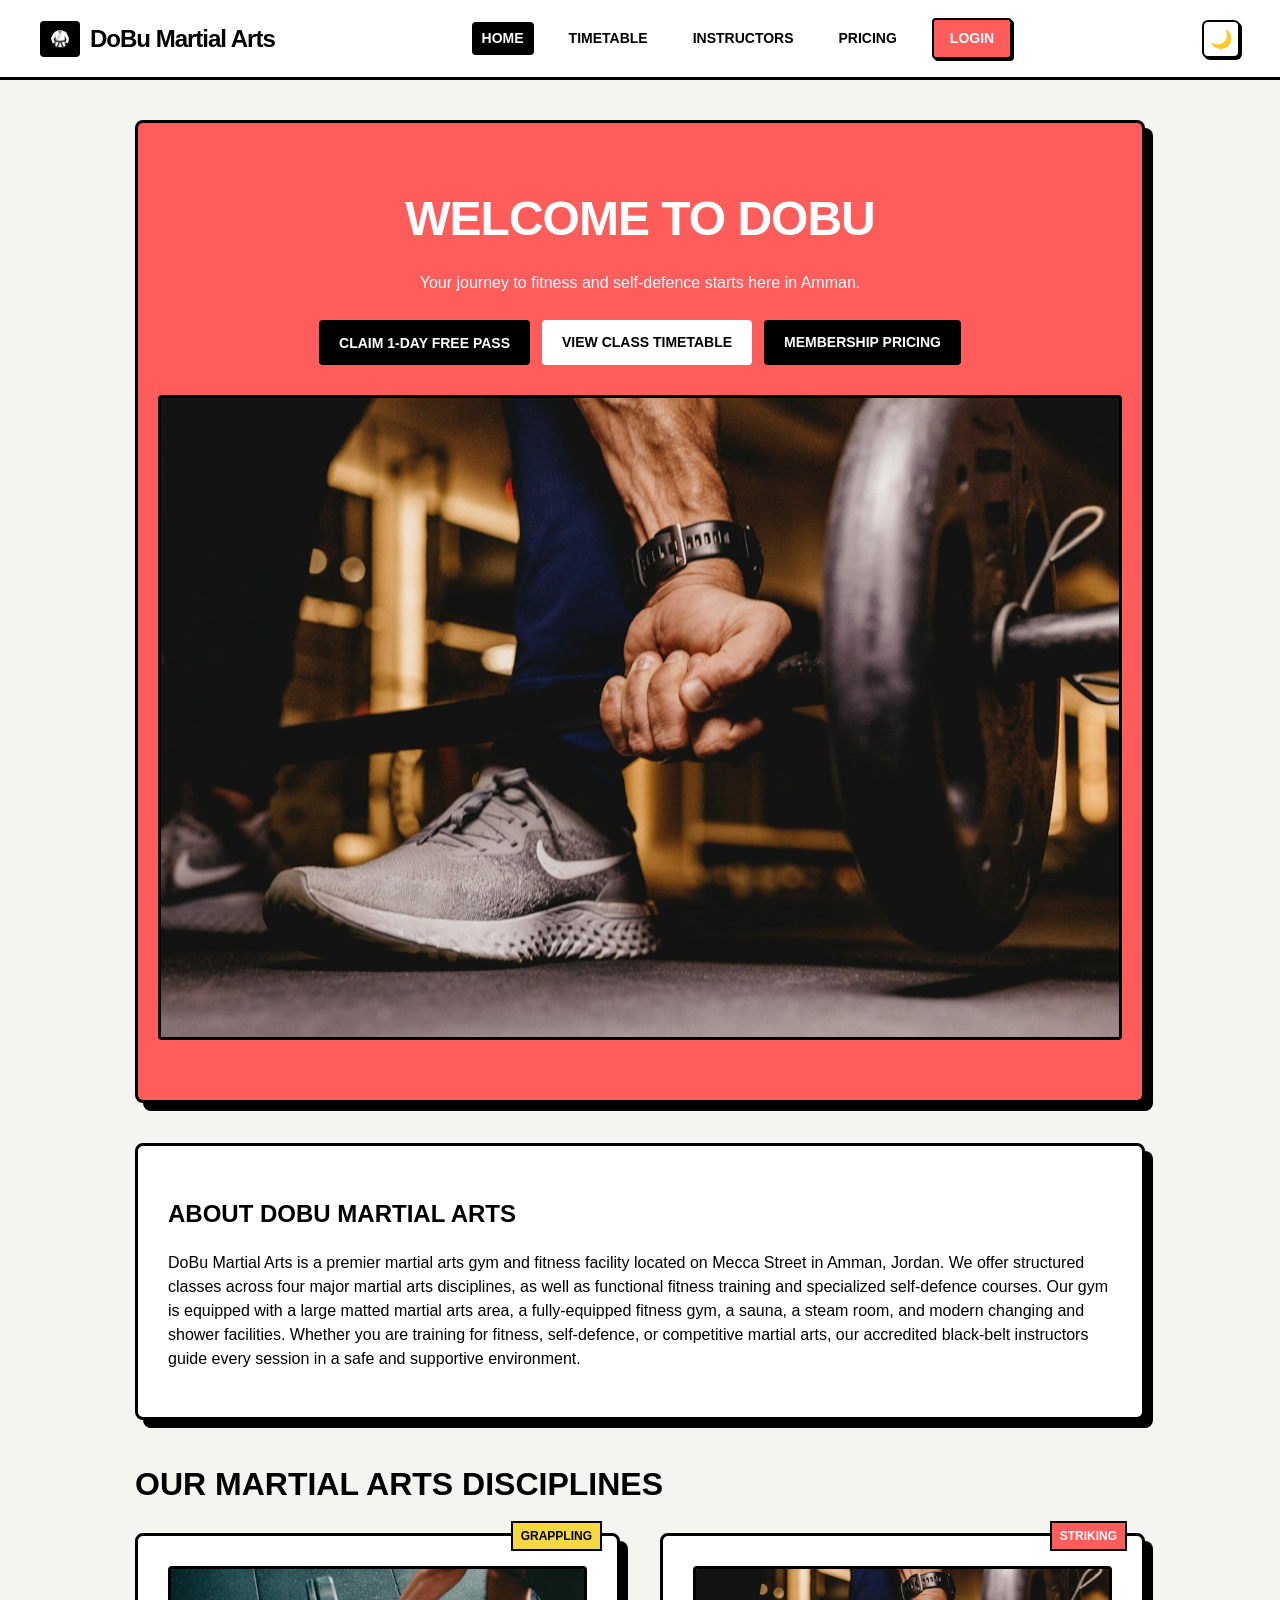
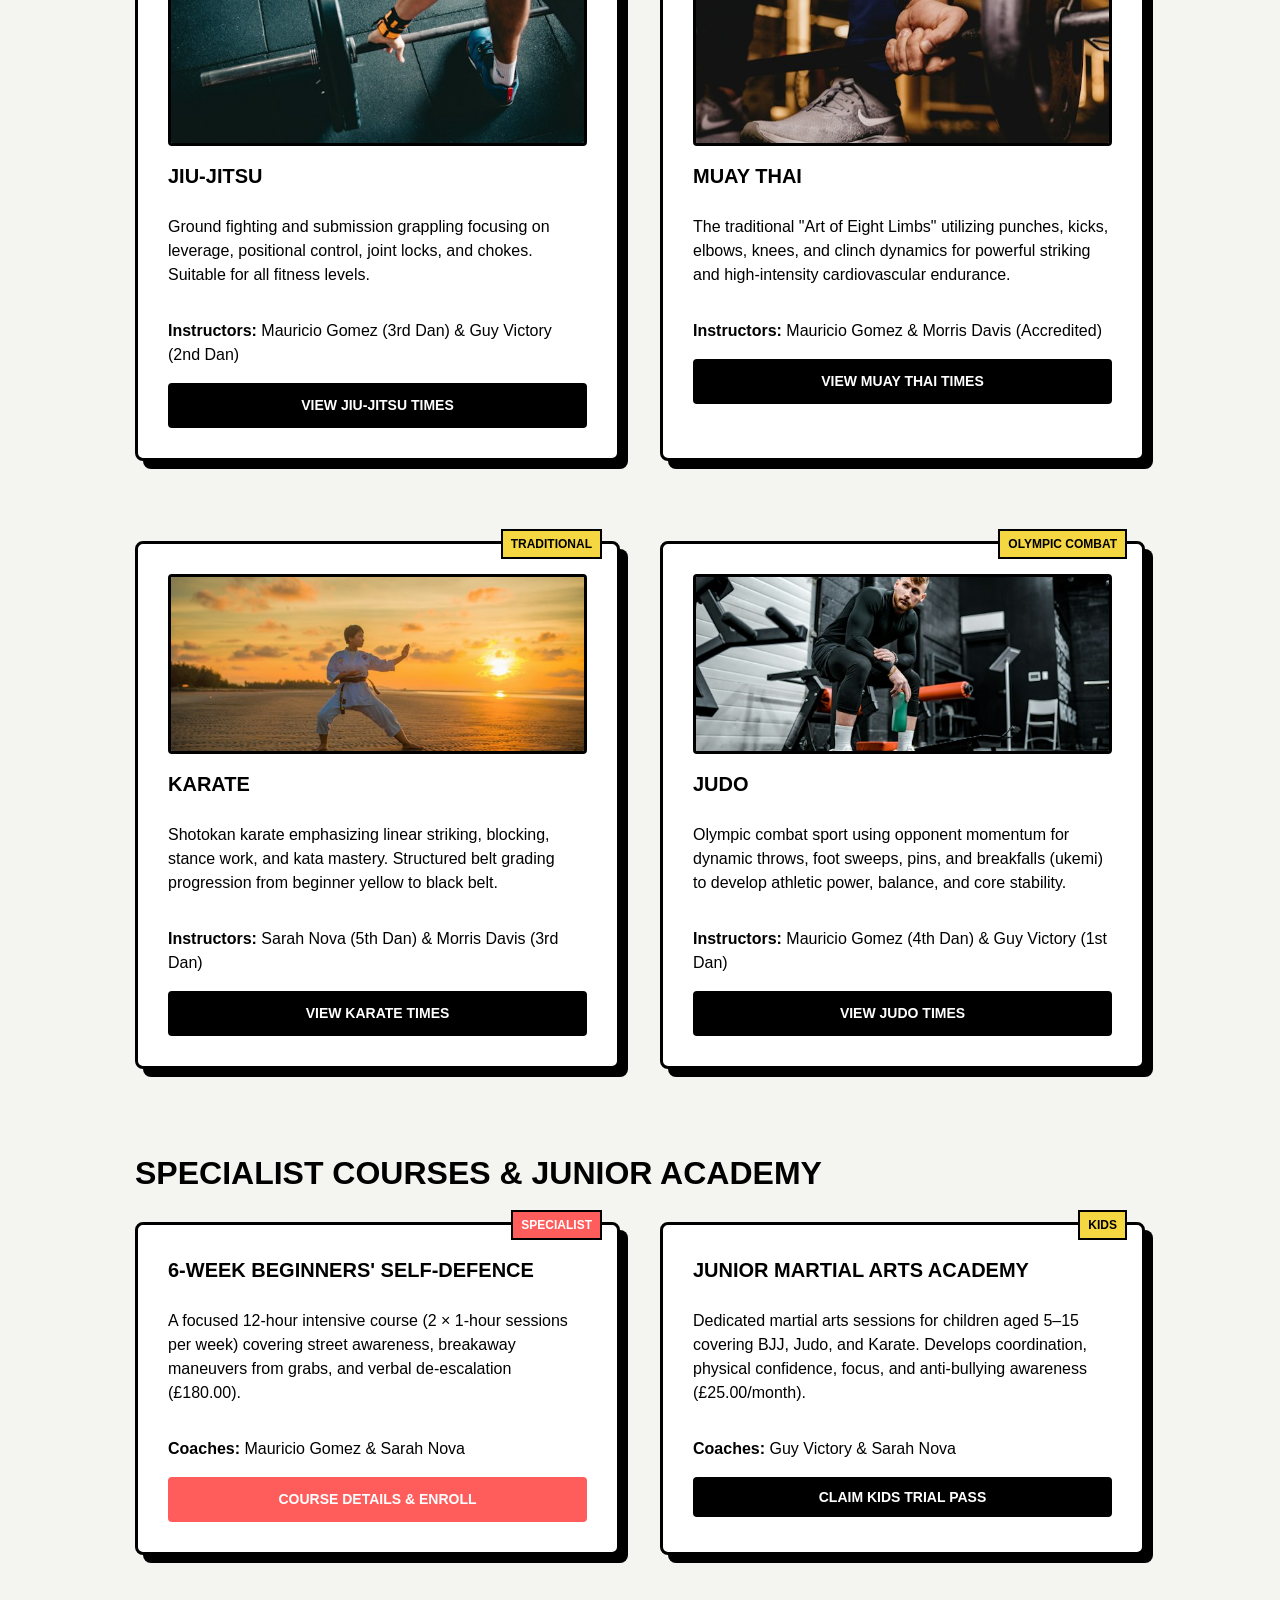
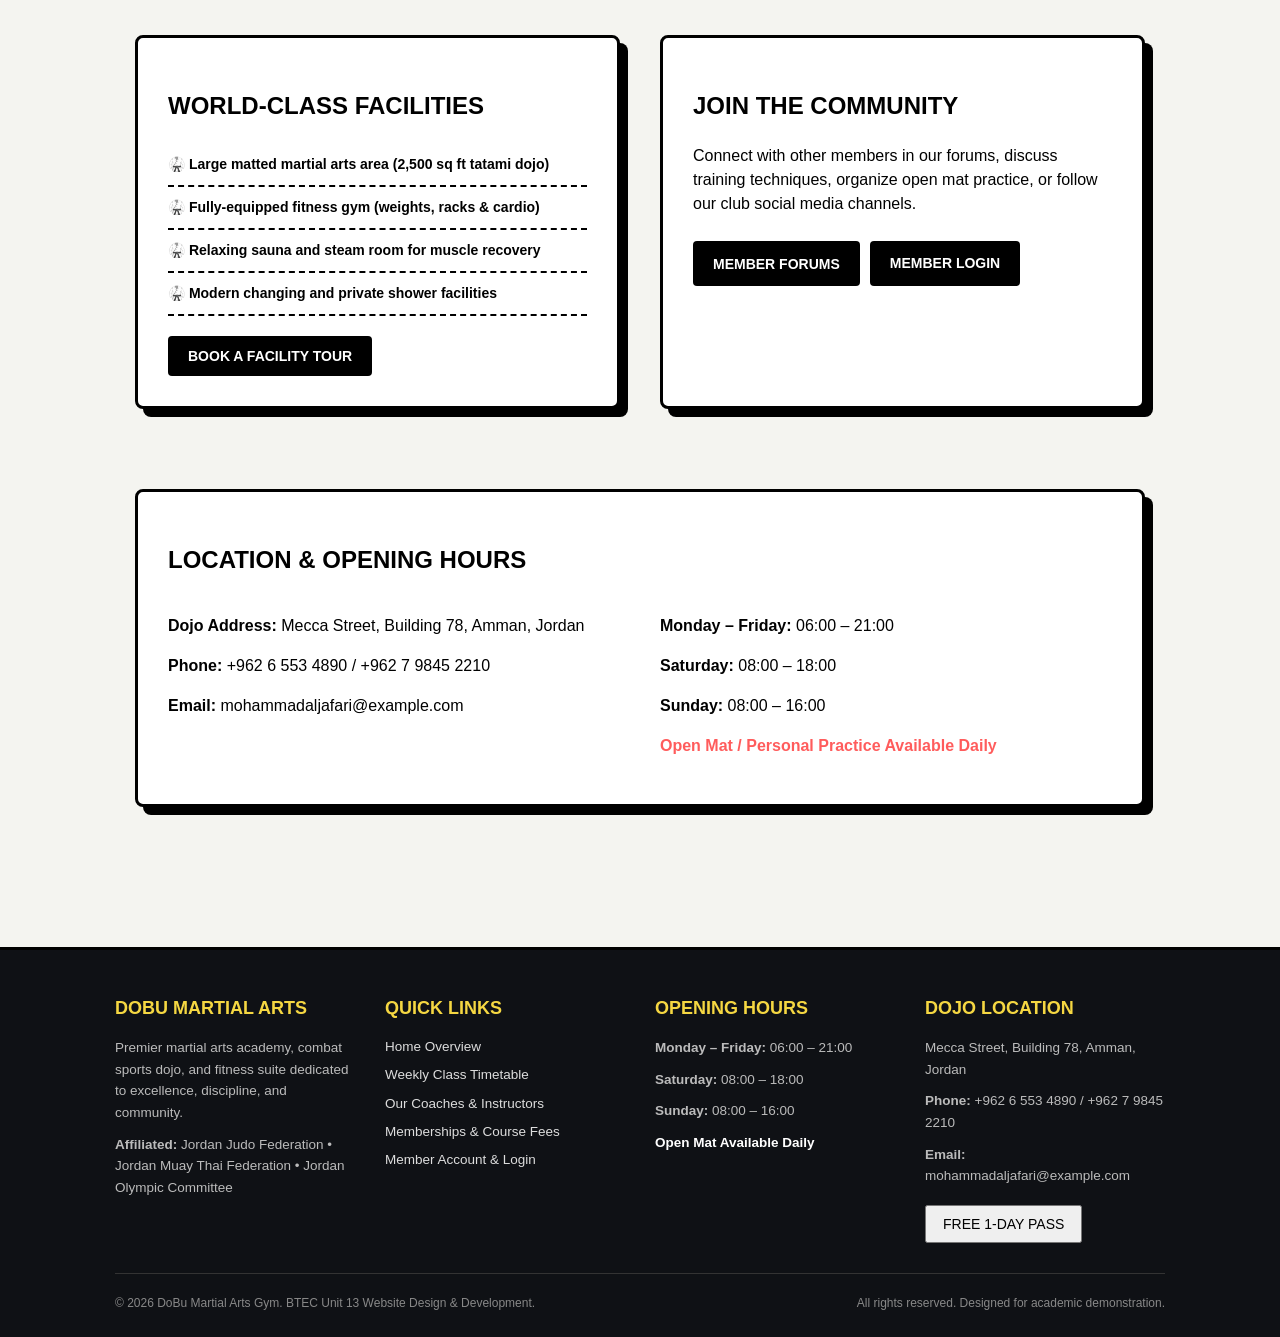
==== index.html @ 41b77fe1 "Initial release: DoBu Martial Arts multi-page website solution for Unit 13" ====
<!DOCTYPE html>
<html lang="en">
<head>
    <meta charset="UTF-8">
    <meta name="viewport" content="width=device-width, initial-scale=1.0">
    <title>DoBu Martial Arts - Martial Arts & Combat Fitness Gym Amman</title>
    <link rel="stylesheet" href="style.css">
</head>
<body class="home-page">
    <!-- HEADER -->
    <header class="main-header">
        <a href="index.html" class="logo-container">
            <span class="logo-icon">🥋</span>
            <h1>DoBu Martial Arts</h1>
        </a>
        <nav>
            <a href="index.html" class="active">Home</a>
            <a href="timetable.html">Timetable</a>
            <a href="instructors.html">Instructors</a>
            <a href="pricing.html">Pricing</a>
            <a href="account.html" class="nav-btn">LOGIN</a>
        </nav>
    </header>

    <main>
        <!-- HERO CARD (Direct from student coursework design) -->
        <section class="hero-card">
            <h2>WELCOME TO DOBU</h2>
            <p>Your journey to fitness and self-defence starts here in Amman.</p>
            <div class="hero-btn-row">
                <button type="button" class="action-btn" style="background:#000; color:#fff;" data-action="trial">CLAIM 1-DAY FREE PASS</button>
                <a href="timetable.html" class="action-btn" style="background:#fff; color:#000;">VIEW CLASS TIMETABLE</a>
                <a href="pricing.html" class="action-btn" style="background:#000; color:#fff;">MEMBERSHIP PRICING</a>
            </div>
            <img src="images/hero.jpg" alt="DoBu Martial Arts Training Dojo" class="hero-img">
        </section>

        <!-- ABOUT DOBU MARTIAL ARTS (Vocational Scenario from BTEC Brief) -->
        <section class="info-card">
            <h2>ABOUT DOBU MARTIAL ARTS</h2>
            <p>
                DoBu Martial Arts is a premier martial arts gym and fitness facility located on Mecca Street in Amman, Jordan. 
                We offer structured classes across four major martial arts disciplines, as well as functional fitness training and specialized self-defence courses. 
                Our gym is equipped with a large matted martial arts area, a fully-equipped fitness gym, a sauna, a steam room, and modern changing and shower facilities. 
                Whether you are training for fitness, self-defence, or competitive martial arts, our accredited black-belt instructors guide every session in a safe and supportive environment.
            </p>
        </section>

        <!-- MARTIAL ARTS DISCIPLINES (Direct from Client Requirements) -->
        <h2 class="page-title">OUR MARTIAL ARTS DISCIPLINES</h2>
        <div class="grid-2">
            <!-- Jiu-Jitsu -->
            <div class="card">
                <img src="images/bjj.jpg" alt="Jiu-Jitsu Training" class="discipline-img">
                <span class="badge">GRAPPLING</span>
                <h3>JIU-JITSU</h3>
                <p>Ground fighting and submission grappling focusing on leverage, positional control, joint locks, and chokes. Suitable for all fitness levels.</p>
                <p><strong>Instructors:</strong> Mauricio Gomez (3rd Dan) & Guy Victory (2nd Dan)</p>
                <a href="timetable.html" class="action-btn" style="text-align:center;">VIEW JIU-JITSU TIMES</a>
            </div>

            <!-- Muay Thai -->
            <div class="card">
                <img src="images/muaythai.jpg" alt="Muay Thai Training" class="discipline-img">
                <span class="badge" style="background:var(--accent-red); color:#fff;">STRIKING</span>
                <h3>MUAY THAI</h3>
                <p>The traditional "Art of Eight Limbs" utilizing punches, kicks, elbows, knees, and clinch dynamics for powerful striking and high-intensity cardiovascular endurance.</p>
                <p><strong>Instructors:</strong> Mauricio Gomez & Morris Davis (Accredited)</p>
                <a href="timetable.html" class="action-btn" style="text-align:center;">VIEW MUAY THAI TIMES</a>
            </div>

            <!-- Karate -->
            <div class="card">
                <img src="images/karate.jpg" alt="Karate Training" class="discipline-img">
                <span class="badge">TRADITIONAL</span>
                <h3>KARATE</h3>
                <p>Shotokan karate emphasizing linear striking, blocking, stance work, and kata mastery. Structured belt grading progression from beginner yellow to black belt.</p>
                <p><strong>Instructors:</strong> Sarah Nova (5th Dan) & Morris Davis (3rd Dan)</p>
                <a href="timetable.html" class="action-btn" style="text-align:center;">VIEW KARATE TIMES</a>
            </div>

            <!-- Judo -->
            <div class="card">
                <img src="images/judo.jpg" alt="Judo Training" class="discipline-img">
                <span class="badge">OLYMPIC COMBAT</span>
                <h3>JUDO</h3>
                <p>Olympic combat sport using opponent momentum for dynamic throws, foot sweeps, pins, and breakfalls (ukemi) to develop athletic power, balance, and core stability.</p>
                <p><strong>Instructors:</strong> Mauricio Gomez (4th Dan) & Guy Victory (1st Dan)</p>
                <a href="timetable.html" class="action-btn" style="text-align:center;">VIEW JUDO TIMES</a>
            </div>
        </div>

        <!-- SPECIALIST COURSES & JUNIORS (From Client Requirements) -->
        <h2 class="page-title" style="margin-top: 40px;">SPECIALIST COURSES & JUNIOR ACADEMY</h2>
        <div class="grid-2">
            <div class="card">
                <span class="badge" style="background:var(--accent-red); color:#fff;">SPECIALIST</span>
                <h3>6-WEEK BEGINNERS' SELF-DEFENCE</h3>
                <p>A focused 12-hour intensive course (2 &times; 1-hour sessions per week) covering street awareness, breakaway maneuvers from grabs, and verbal de-escalation (£180.00).</p>
                <p><strong>Coaches:</strong> Mauricio Gomez & Sarah Nova</p>
                <a href="pricing.html" class="action-btn action-btn-red" style="text-align:center;">COURSE DETAILS & ENROLL</a>
            </div>

            <div class="card">
                <span class="badge" style="background:var(--accent-yellow); color:#000;">KIDS</span>
                <h3>JUNIOR MARTIAL ARTS ACADEMY</h3>
                <p>Dedicated martial arts sessions for children aged 5–15 covering BJJ, Judo, and Karate. Develops coordination, physical confidence, focus, and anti-bullying awareness (£25.00/month).</p>
                <p><strong>Coaches:</strong> Guy Victory & Sarah Nova</p>
                <button type="button" class="action-btn btn-trial" style="text-align:center; background:#000;">CLAIM KIDS TRIAL PASS</button>
            </div>
        </div>

        <!-- WORLD-CLASS FACILITIES & COMMUNITY (From Client Requirements) -->
        <div class="grid-2" style="margin-top: 40px;">
            <section class="info-card">
                <h2>WORLD-CLASS FACILITIES</h2>
                <ul class="facilities-list">
                    <li>Large matted martial arts area (2,500 sq ft tatami dojo)</li>
                    <li>Fully-equipped fitness gym (weights, racks & cardio)</li>
                    <li>Relaxing sauna and steam room for muscle recovery</li>
                    <li>Modern changing and private shower facilities</li>
                </ul>
                <button type="button" class="action-btn btn-trial">BOOK A FACILITY TOUR</button>
            </section>

            <section class="info-card">
                <h2>JOIN THE COMMUNITY</h2>
                <p>Connect with other members in our forums, discuss training techniques, organize open mat practice, or follow our club social media channels.</p>
                <div style="display:flex; gap:10px; flex-wrap:wrap; margin-top:25px;">
                    <button type="button" class="action-btn btn-forums">MEMBER FORUMS</button>
                    <a href="account.html" class="action-btn" style="background:#000;">MEMBER LOGIN</a>
                </div>
            </section>
        </div>

        <!-- LOCATION & OPENING HOURS -->
        <section class="info-card" style="margin-top: 40px;">
            <h2>LOCATION & OPENING HOURS</h2>
            <div class="grid-2">
                <div>
                    <p><strong>Dojo Address:</strong> Mecca Street, Building 78, Amman, Jordan</p>
                    <p><strong>Phone:</strong> +962 6 553 4890 / +962 7 9845 2210</p>
                    <p><strong>Email:</strong> mohammadaljafari@example.com</p>
                </div>
                <div>
                    <p><strong>Monday – Friday:</strong> 06:00 – 21:00</p>
                    <p><strong>Saturday:</strong> 08:00 – 18:00</p>
                    <p><strong>Sunday:</strong> 08:00 – 16:00</p>
                    <p style="color:var(--accent-red); font-weight:bold;">Open Mat / Personal Practice Available Daily</p>
                </div>
            </div>
        </section>
    </main>

    <!-- FOOTER -->
    <footer class="site-footer">
        <div class="footer-container">
            <div class="footer-col">
                <h4>DOBU MARTIAL ARTS</h4>
                <p>Premier martial arts academy, combat sports dojo, and fitness suite dedicated to excellence, discipline, and community.</p>
                <p><strong>Affiliated:</strong> Jordan Judo Federation &bull; Jordan Muay Thai Federation &bull; Jordan Olympic Committee</p>
            </div>
            <div class="footer-col">
                <h4>QUICK LINKS</h4>
                <ul>
                    <li><a href="index.html">Home Overview</a></li>
                    <li><a href="timetable.html">Weekly Class Timetable</a></li>
                    <li><a href="instructors.html">Our Coaches & Instructors</a></li>
                    <li><a href="pricing.html">Memberships & Course Fees</a></li>
                    <li><a href="account.html">Member Account & Login</a></li>
                </ul>
            </div>
            <div class="footer-col">
                <h4>OPENING HOURS</h4>
                <p><strong>Monday – Friday:</strong> 06:00 – 21:00</p>
                <p><strong>Saturday:</strong> 08:00 – 18:00</p>
                <p><strong>Sunday:</strong> 08:00 – 16:00</p>
                <p style="color:var(--accent-gold); font-weight:700;">Open Mat Available Daily</p>
            </div>
            <div class="footer-col">
                <h4>DOJO LOCATION</h4>
                <p>Mecca Street, Building 78, Amman, Jordan</p>
                <p><strong>Phone:</strong> +962 6 553 4890 / +962 7 9845 2210</p>
                <p><strong>Email:</strong> mohammadaljafari@example.com</p>
                <button type="button" class="btn-primary-fitness btn-trial" style="font-size:14px; padding:9px 16px; margin-top:8px;">FREE 1-DAY PASS</button>
            </div>
        </div>
        <div class="footer-bottom">
            <span>&copy; 2026 DoBu Martial Arts Gym. BTEC Unit 13 Website Design & Development.</span>
            <span>All rights reserved. Designed for academic demonstration.</span>
        </div>
    </footer>

    <script src="app.js"></script>
</body>
</html>
---- style.css ----
@import url('https://fonts.googleapis.com/css2?family=Oswald:wght@500;600;700&family=Inter:wght@400;500;600;700;800&display=swap');

/* NEO-BRUTALIST COURSEWORK DESIGN SYSTEM */
:root {
    --bg-color: #f4f4f0;
    --border-color: #000000;
    --accent-red: #ff5c5c;
    --accent-red-hover: #e04a4a;
    --accent-blue: #4a90e2;
    --accent-yellow: #f5d742;
    --border-thick: 3px solid #000000;
    --shadow-hard: 8px 8px 0px #000000;
    --font-heading: 'Arial Black', sans-serif;
    --font-body: 'Arial', sans-serif;
}

* {
    box-sizing: border-box;
}

body {
    font-family: var(--font-body);
    margin: 0;
    padding: 0;
    background-color: var(--bg-color);
    color: #000;
    line-height: 1.5;
}

/* Header */
.main-header {
    background-color: white;
    border-bottom: var(--border-thick);
    padding: 18px 40px;
    display: flex;
    justify-content: space-between;
    align-items: center;
    position: sticky;
    top: 0;
    z-index: 1000;
}

.logo-container {
    display: flex;
    align-items: center;
    gap: 10px;
    text-decoration: none;
    color: #000;
}

.logo-icon {
    background: #000;
    color: #fff;
    padding: 6px 10px;
    border-radius: 4px;
    font-size: 16px;
    font-weight: 900;
}

.main-header h1 { 
    margin: 0; 
    font-family: 'Arial Black', sans-serif;
    font-size: 24px;
    letter-spacing: -1px;
}

nav {
    display: flex;
    align-items: center;
    flex-wrap: wrap;
    gap: 10px;
}

nav a {
    color: #000;
    margin-left: 15px;
    text-decoration: none;
    font-weight: 800;
    font-size: 14px;
    text-transform: uppercase;
    padding: 6px 10px;
    border-radius: 4px;
    transition: all 0.15s ease;
}

nav a:hover { 
    text-decoration: underline; 
}

nav a.active {
    background: #000;
    color: #fff;
    text-decoration: none;
}

.nav-btn {
    background: var(--accent-red);
    color: white !important;
    padding: 8px 16px !important;
    border: 2px solid #000;
    border-radius: 4px;
    box-shadow: 2px 2px 0px #000;
    text-decoration: none !important;
}

.nav-btn:hover { 
    text-decoration: none; 
    transform: translate(2px, 2px); 
    box-shadow: 0px 0px 0px #000; 
}

/* Global Main */
main {
    padding: 40px 20px;
    max-width: 1050px;
    margin: auto;
}

.page-title {
    font-family: 'Arial Black', sans-serif;
    font-size: 32px;
    margin-bottom: 25px;
    text-transform: uppercase;
}

.page-subtitle {
    font-size: 15px;
    color: #333;
    max-width: 700px;
    margin: -15px auto 30px auto;
    font-weight: 600;
}

/* Global Cards */
.hero-card, .info-card, .card, .table-card {
    background: white;
    border: var(--border-thick);
    box-shadow: var(--shadow-hard);
    border-radius: 8px;
    padding: 30px;
    margin-bottom: 40px;
}

.hero-card {
    background-color: var(--accent-red);
    color: white;
    text-align: center;
    padding: 60px 20px;
}

.hero-card h2 { 
    font-family: 'Arial Black', sans-serif; 
    font-size: 48px; 
    margin: 0 0 10px 0; 
    letter-spacing: -1px; 
}

.grid-2 { display: grid; grid-template-columns: 1fr 1fr; gap: 40px; }
.grid-3 { display: grid; grid-template-columns: repeat(auto-fit, minmax(300px, 1fr)); gap: 30px; }
.grid-4 { display: grid; grid-template-columns: repeat(auto-fit, minmax(220px, 1fr)); gap: 20px; }
.grid-container { display: grid; grid-template-columns: repeat(auto-fit, minmax(260px, 1fr)); gap: 30px; }

.card { 
    position: relative; 
    display: flex;
    flex-direction: column;
}

.card h3 { 
    font-family: 'Arial Black', sans-serif; 
    font-size: 20px; 
    margin-top: 0; 
    margin-bottom: 8px;
}

.badge { 
    position: absolute; 
    top: -15px; 
    right: 15px; 
    background: var(--accent-yellow); 
    border: 2px solid #000; 
    padding: 4px 8px; 
    font-weight: 900; 
    font-size: 12px; 
}

.price { 
    font-family: 'Arial Black', sans-serif; 
    font-size: 36px; 
    margin-top: 20px; 
    border-top: 2px dashed #000; 
    padding-top: 15px;
    display: flex;
    align-items: baseline;
    gap: 4px;
}

.price-period {
    font-size: 14px;
    font-weight: 600;
    font-family: 'Arial', sans-serif;
    color: #555;
}

.highlight-card { 
    background: var(--accent-yellow); 
}

.plan-features-list {
    list-style: none;
    padding: 0;
    margin: 15px 0 20px 0;
    font-size: 13.5px;
    flex-grow: 1;
}

.plan-features-list li {
    padding: 5px 0;
    border-bottom: 1px solid rgba(0,0,0,0.1);
}

.plan-features-list li::before {
    content: "✓ ";
    color: #000;
    font-weight: 900;
}

.action-btn {
    background: #000; 
    color: white; 
    padding: 12px 20px; 
    border: none; 
    font-weight: bold; 
    cursor: pointer;
    text-decoration: none;
    display: inline-block;
    border-radius: 4px;
    font-family: 'Arial', sans-serif;
    font-size: 14px;
    text-transform: uppercase;
    transition: transform 0.1s ease;
}

.action-btn:hover {
    transform: translate(2px, 2px);
}

.action-btn-red {
    background: var(--accent-red);
}

/* Tables */
.table-card { 
    padding: 0; 
    overflow-x: auto; 
}

table { 
    width: 100%; 
    border-collapse: collapse; 
}

th, td { 
    border: 2px solid #000; 
    padding: 14px 10px; 
    text-align: center; 
    font-weight: bold; 
}

th { 
    background-color: var(--accent-blue); 
    color: white; 
    font-family: 'Arial Black', sans-serif; 
    font-size: 14px;
}

tr:nth-child(even) { 
    background-color: #f9f9f9; 
}

/* Timetable controls & buttons */
.timetable-controls {
    display: flex;
    flex-wrap: wrap;
    justify-content: space-between;
    align-items: center;
    gap: 12px;
    margin-bottom: 20px;
}

.filter-group {
    display: flex;
    flex-wrap: wrap;
    gap: 6px;
}

.filter-btn {
    background: #ffffff;
    border: 2px solid #000;
    border-radius: 4px;
    padding: 6px 12px;
    font-weight: 800;
    font-size: 13px;
    cursor: pointer;
    box-shadow: 2px 2px 0px #000;
    transition: all 0.1s ease;
}

.filter-btn:hover {
    background: #eaeaea;
}

.filter-btn.active {
    background: #000000;
    color: #ffffff;
    transform: translate(1px, 1px);
    box-shadow: 0px 0px 0px #000;
}

.cell-slot {
    padding: 4px;
    border-radius: 4px;
    transition: background 0.15s ease;
}

.cell-slot:hover {
    background: #fff176;
}

.cell-title {
    display: block;
    font-weight: 800;
    font-size: 13px;
}

.cell-book-btn {
    display: inline-block;
    background: #000;
    color: #fff;
    font-size: 10px;
    font-weight: 800;
    padding: 2px 6px;
    border-radius: 3px;
    margin-top: 4px;
    text-decoration: none;
    border: none;
    cursor: pointer;
}

.cell-book-btn:hover {
    background: var(--accent-red);
}

.table-legend {
    display: flex;
    flex-wrap: wrap;
    gap: 15px;
    margin-top: 15px;
    font-size: 12px;
    font-weight: 700;
}

.legend-item {
    display: flex;
    align-items: center;
    gap: 6px;
}

.legend-dot {
    width: 12px;
    height: 12px;
    border: 1px solid #000;
    border-radius: 2px;
}

/* Coaches Specific */
.coach-specialty {
    font-size: 13px;
    color: var(--accent-red);
    font-weight: 900;
    margin-bottom: 10px;
    text-transform: uppercase;
}

.coach-qualifications {
    list-style: none;
    padding: 0;
    margin: 0 0 18px 0;
    font-size: 13px;
    line-height: 1.6;
    flex-grow: 1;
}

.coach-qualifications li {
    padding: 2px 0;
}

.coach-qualifications li::before {
    content: "🥋 ";
    font-size: 11px;
}

.coach-btn-group {
    display: flex;
    flex-direction: column;
    gap: 8px;
}

.profile-img {
    width: 120px;
    height: 120px;
    border-radius: 50%;
    border: var(--border-thick);
    margin: 0 auto 20px auto;
    display: block;
    object-fit: cover;
    box-shadow: 4px 4px 0px #000000;
    background-color: white;
}

/* Pricing FAQ */
.specialist-table-wrap {
    margin-top: 40px;
}

.faq-section {
    margin-top: 50px;
}

.faq-item {
    background: white;
    border: 2px solid #000;
    border-radius: 6px;
    margin-bottom: 12px;
    box-shadow: 3px 3px 0px #000;
    overflow: hidden;
}

.faq-question {
    padding: 16px 20px;
    font-family: 'Arial Black', sans-serif;
    font-size: 16px;
    cursor: pointer;
    display: flex;
    justify-content: space-between;
    align-items: center;
    background: #fdfdfc;
}

.faq-question:hover {
    background: #f5f5f0;
}

.faq-answer {
    padding: 0 20px 16px 20px;
    font-size: 14px;
    color: #444;
    display: none;
    line-height: 1.6;
}

.faq-item.active .faq-answer {
    display: block;
}

/* Community Banner */
.community-banner {
    background: var(--accent-blue);
    color: #ffffff;
    border: var(--border-thick);
    box-shadow: var(--shadow-hard);
    border-radius: 8px;
    padding: 30px;
    display: flex;
    justify-content: space-between;
    align-items: center;
    flex-wrap: wrap;
    gap: 20px;
    margin-bottom: 40px;
}

.community-banner h3 {
    font-family: 'Arial Black', sans-serif;
    font-size: 24px;
    margin: 0 0 8px 0;
}

.community-banner p {
    margin: 0;
    font-size: 14px;
    max-width: 600px;
}

/* Site Footer */
.site-footer {
    background: #0f1115;
    color: #ffffff;
    border-top: var(--border-thick);
    padding: 45px 20px 25px 20px;
    margin-top: 60px;
}

.footer-container {
    max-width: 1050px;
    margin: auto;
    display: grid;
    grid-template-columns: repeat(auto-fit, minmax(220px, 1fr));
    gap: 30px;
}

.footer-col h4 {
    font-family: 'Arial Black', sans-serif;
    font-size: 18px;
    color: var(--accent-yellow);
    margin: 0 0 15px 0;
    text-transform: uppercase;
}

.footer-col p {
    font-size: 13.5px;
    color: #bbb;
    margin: 0 0 10px 0;
    line-height: 1.6;
}

.footer-col ul {
    list-style: none;
    padding: 0;
    margin: 0;
    font-size: 13.5px;
}

.footer-col ul li {
    margin-bottom: 8px;
}

.footer-col ul a {
    color: #ddd;
    text-decoration: none;
}

.footer-col ul a:hover {
    color: var(--accent-red);
    text-decoration: underline;
}

.footer-bottom {
    max-width: 1050px;
    margin: 30px auto 0 auto;
    padding-top: 20px;
    border-top: 1px solid #333;
    display: flex;
    justify-content: space-between;
    flex-wrap: wrap;
    gap: 10px;
    font-size: 12px;
    color: #888;
}

/* Home Page Hero & Content Styling */
.hero-btn-row {
    display: flex;
    justify-content: center;
    gap: 12px;
    flex-wrap: wrap;
    margin-top: 25px;
    margin-bottom: 25px;
}

.discipline-img {
    width: 100%;
    height: 180px;
    object-fit: cover;
    border: var(--border-thick);
    border-radius: 4px;
    margin-bottom: 15px;
    display: block;
}

.facilities-list {
    list-style: none;
    padding: 0;
    margin: 20px 0;
}

.facilities-list li {
    padding: 10px 0;
    border-bottom: 2px dashed #000;
    font-weight: 800;
    font-size: 14px;
}

.facilities-list li::before {
    content: "🥋 ";
    font-size: 14px;
}

/* Theme Toggle Button (Light / Dark) */
.theme-toggle-btn {
    background: #ffffff;
    border: 2px solid #000000;
    border-radius: 6px;
    width: 38px;
    height: 38px;
    display: flex;
    align-items: center;
    justify-content: center;
    cursor: pointer;
    font-size: 18px;
    box-shadow: 2px 2px 0px #000;
    transition: all 0.15s ease;
    margin-left: 8px;
}

.theme-toggle-btn:hover {
    transform: translate(1px, 1px);
    box-shadow: 1px 1px 0px #000;
    background: #f4f4f0;
}

/* Mobile Navigation Toggle (Hidden on Desktop) */
.mobile-menu-toggle {
    display: none;
    flex-direction: column;
    justify-content: space-around;
    width: 40px;
    height: 40px;
    background: #000000;
    border: 2px solid #000000;
    border-radius: 6px;
    padding: 8px 7px;
    cursor: pointer;
    box-shadow: 2px 2px 0px #000;
}

.mobile-menu-toggle span {
    width: 100%;
    height: 3px;
    background: #ffffff;
    border-radius: 2px;
    transition: all 0.25s ease;
}

.mobile-menu-toggle.active span:nth-child(1) {
    transform: rotate(45deg) translate(5px, 6px);
}
.mobile-menu-toggle.active span:nth-child(2) {
    opacity: 0;
}
.mobile-menu-toggle.active span:nth-child(3) {
    transform: rotate(-45deg) translate(5px, -6px);
}

/* Responsive Styles for Mobile and Tablet Devices */
@media (max-width: 850px) {
    .main-header {
        padding: 14px 20px;
        position: sticky;
        top: 0;
        z-index: 1000;
        display: flex;
        justify-content: space-between;
        align-items: center;
    }
    .mobile-menu-toggle {
        display: flex;
    }
    .main-header nav {
        display: none;
        position: absolute;
        top: 100%;
        left: 0;
        right: 0;
        width: 100%;
        background: #ffffff;
        border-bottom: 3px solid #000;
        box-shadow: 0 12px 30px rgba(0, 0, 0, 0.25);
        flex-direction: column;
        align-items: stretch;
        padding: 16px 20px 24px 20px;
        gap: 8px;
        z-index: 999;
    }
    .main-header nav.mobile-open {
        display: flex;
    }
    .main-header nav a {
        margin: 0;
        padding: 12px 16px;
        font-size: 15px;
        text-align: center;
        border: 2px solid #000;
        box-shadow: 3px 3px 0px #000;
        background: #ffffff;
    }
    .main-header nav a.active {
        background: #000000;
        color: #ffffff;
    }
    .main-header nav a.nav-btn {
        background: var(--accent-red) !important;
        color: #ffffff !important;
        margin-top: 6px;
    }

    .home-hero-split {
        grid-template-columns: 1fr;
        padding: 30px 20px;
    }
    .hero-main-title {
        font-size: 32px;
    }
    .hero-right-visual img {
        height: 250px;
    }
    .grid-2 {
        grid-template-columns: 1fr;
    }
}

@media (max-width: 600px) {
    main {
        padding: 20px 14px 45px 14px;
    }
    .page-title {
        font-size: 26px;
    }
    .hero-main-title {
        font-size: 28px;
    }
    .home-hero-split {
        padding: 24px 16px;
    }
    .hero-actions-row {
        flex-direction: column;
        align-items: stretch;
    }
    .btn-hero-red, .btn-hero-dark {
        text-align: center;
        justify-content: center;
    }
    .grid-3, .grid-container {
        grid-template-columns: 1fr;
    }
    .grid-4 {
        grid-template-columns: 1fr 1fr;
    }
    .table-card {
        margin-left: -14px;
        margin-right: -14px;
        border-radius: 0;
        border-left: none;
        border-right: none;
    }
}

@media (max-width: 420px) {
    .grid-4 {
        grid-template-columns: 1fr;
    }
}

/* ==========================================================================
   DARK MODE STYLES (SYSTEM AUTO-DETECT + MANUAL TOGGLE)
   ========================================================================== */

/* Dark Mode Variables & Rules for :root[data-theme="dark"] and system auto prefers-color-scheme */
@media (prefers-color-scheme: dark) {
    :root:not([data-theme="light"]) {
        --bg-color: #0d0f14;
        --border-color: #3b4252;
        --card-bg: #161a23;
        --text-color: #f3f4f6;
        --text-muted: #9ca3af;
        --shadow-hard: 8px 8px 0px #000000;
    }

    :root:not([data-theme="light"]) body {
        background-color: #0d0f14;
        color: #f3f4f6;
    }

    :root:not([data-theme="light"]) .main-header {
        background-color: #161a23;
        border-bottom-color: #3b4252;
    }

    :root:not([data-theme="light"]) .main-header h1,
    :root:not([data-theme="light"]) .logo-container {
        color: #ffffff;
    }

    :root:not([data-theme="light"]) nav a {
        color: #e5e7eb;
    }

    :root:not([data-theme="light"]) nav a:hover {
        background-color: #242b38;
    }

    :root:not([data-theme="light"]) nav a.active {
        background: #2b3342;
        color: #ffffff;
    }

    :root:not([data-theme="light"]) .theme-toggle-btn {
        border-color: #4c566a;
        background: #242b38;
        color: #ffffff;
        box-shadow: 2px 2px 0px #000;
    }

    :root:not([data-theme="light"]) .mobile-menu-toggle {
        border-color: #4c566a;
        background: #242b38;
    }

    :root:not([data-theme="light"]) .main-header nav {
        background-color: #161a23;
        border-bottom-color: #3b4252;
    }

    :root:not([data-theme="light"]) .main-header nav a {
        background-color: #1c212c;
        color: #ffffff;
        border-color: #3b4252;
    }

    :root:not([data-theme="light"]) .page-title,
    :root:not([data-theme="light"]) h2,
    :root:not([data-theme="light"]) h3,
    :root:not([data-theme="light"]) h4 {
        color: #ffffff;
    }

    :root:not([data-theme="light"]) .page-subtitle,
    :root:not([data-theme="light"]) p,
    :root:not([data-theme="light"]) li {
        color: #cbd5e1;
    }

    :root:not([data-theme="light"]) .card,
    :root:not([data-theme="light"]) .info-card,
    :root:not([data-theme="light"]) .table-card,
    :root:not([data-theme="light"]) .faq-item,
    :root:not([data-theme="light"]) .home-feature-box,
    :root:not([data-theme="light"]) .home-discipline-card,
    :root:not([data-theme="light"]) .home-facility-visual,
    :root:not([data-theme="light"]) .home-step-card,
    :root:not([data-theme="light"]) .home-review-card {
        background-color: #161a23;
        border-color: #3b4252;
        color: #f3f4f6;
    }

    :root:not([data-theme="light"]) .home-page {
        background-color: #0d0f14;
    }

    :root:not([data-theme="light"]) .home-about-split {
        background-color: #161a23;
        border-color: #3b4252;
    }

    :root:not([data-theme="light"]) .about-heading {
        color: #ffffff;
    }

    :root:not([data-theme="light"]) .about-body-text {
        color: #cbd5e1;
    }

    :root:not([data-theme="light"]) .about-check-item {
        color: #e2e8f0;
    }

    :root:not([data-theme="light"]) .home-section-head {
        border-bottom-color: #3b4252;
    }

    :root:not([data-theme="light"]) .home-section-head h2 {
        color: #ffffff;
    }

    :root:not([data-theme="light"]) .home-section-head p {
        color: #94a3b8;
    }

    :root:not([data-theme="light"]) .home-coach-line {
        background: #222836;
        border-color: #3b4252;
        color: #e2e8f0;
    }

    :root:not([data-theme="light"]) .home-facility-visual img {
        border-bottom-color: #3b4252;
    }

    :root:not([data-theme="light"]) .home-facility-tags span {
        background: #222836;
        border-color: #3b4252;
        color: #cbd5e1;
    }

    :root:not([data-theme="light"]) .home-facility-details h3,
    :root:not([data-theme="light"]) .home-discipline-info h3,
    :root:not([data-theme="light"]) .home-step-card h4,
    :root:not([data-theme="light"]) .review-author-name {
        color: #ffffff;
    }

    :root:not([data-theme="light"]) .home-review-card .review-body {
        color: #cbd5e1;
    }

    :root:not([data-theme="light"]) .table-card table {
        background: #161a23;
        color: #f3f4f6;
    }

    :root:not([data-theme="light"]) th,
    :root:not([data-theme="light"]) td {
        border-color: #3b4252;
    }

    :root:not([data-theme="light"]) tr:nth-child(even) {
        background-color: #12151c;
    }

    :root:not([data-theme="light"]) .cell-slot:hover {
        background-color: #283244;
    }

    :root:not([data-theme="light"]) .cell-title {
        color: #f3f4f6;
    }

    :root:not([data-theme="light"]) .filter-btn {
        background: #222836;
        color: #e5e7eb;
        border-color: #3b4252;
    }

    :root:not([data-theme="light"]) .filter-btn:hover {
        background: #2d3548;
    }

    :root:not([data-theme="light"]) .filter-btn.active {
        background: #ffffff;
        color: #000000;
        border-color: #ffffff;
    }

    :root:not([data-theme="light"]) .faq-question {
        background: #161a23;
        color: #ffffff;
    }

    :root:not([data-theme="light"]) .faq-question:hover {
        background: #222836;
    }

    :root:not([data-theme="light"]) .faq-answer {
        color: #cbd5e1;
    }

    :root:not([data-theme="light"]) .highlight-card {
        background: #2c2512;
        color: #fef08a;
        border-color: var(--accent-yellow);
    }

    :root:not([data-theme="light"]) .price {
        color: #ffffff;
        border-top-color: #3b4252;
    }

    :root:not([data-theme="light"]) .dobu-modal-window {
        background: #161a23;
        color: #f3f4f6;
        border-color: #3b4252;
    }

    :root:not([data-theme="light"]) .dobu-modal-header {
        border-bottom-color: #3b4252;
    }

    :root:not([data-theme="light"]) .dobu-modal-header h3,
    :root:not([data-theme="light"]) .dobu-modal-close {
        color: #ffffff;
    }

    :root:not([data-theme="light"]) .forum-card {
        background: #222836;
        border-color: #3b4252;
    }

    :root:not([data-theme="light"]) .forum-body {
        color: #e2e8f0;
    }

    :root:not([data-theme="light"]) .forum-intro {
        color: #cbd5e1;
    }

    :root:not([data-theme="light"]) .modal-hr {
        border-top-color: #3b4252;
    }

    :root:not([data-theme="light"]) input,
    :root:not([data-theme="light"]) select,
    :root:not([data-theme="light"]) textarea {
        background: #0f1217;
        color: #ffffff;
        border-color: #3b4252;
    }

    :root:not([data-theme="light"]) #calc-extra-options {
        background: #1c212c;
        border-color: #3b4252;
        color: #f3f4f6;
    }

    :root:not([data-theme="light"]) #calc-membership {
        background: #1c212c !important;
        border-color: #3b4252 !important;
        color: #f3f4f6 !important;
    }

    :root:not([data-theme="light"]) #calc-total-display,
    :root:not([data-theme="light"]) #calc-breakdown-text {
        color: #000000 !important;
    }
}

/* Explicit data-theme="dark" override */
:root[data-theme="dark"] {
    --bg-color: #0d0f14;
    --border-color: #3b4252;
    --card-bg: #161a23;
    --text-color: #f3f4f6;
    --text-muted: #9ca3af;
    --shadow-hard: 8px 8px 0px #000000;
}

:root[data-theme="dark"] body {
    background-color: #0d0f14;
    color: #f3f4f6;
}

:root[data-theme="dark"] .main-header {
    background-color: #161a23;
    border-bottom-color: #3b4252;
}

:root[data-theme="dark"] .main-header h1,
:root[data-theme="dark"] .logo-container {
    color: #ffffff;
}

:root[data-theme="dark"] nav a {
    color: #e5e7eb;
}

:root[data-theme="dark"] nav a:hover {
    background-color: #242b38;
}

:root[data-theme="dark"] nav a.active {
    background: #2b3342;
    color: #ffffff;
}

:root[data-theme="dark"] .theme-toggle-btn {
    border-color: #4c566a;
    background: #242b38;
    color: #ffffff;
    box-shadow: 2px 2px 0px #000;
}

:root[data-theme="dark"] .mobile-menu-toggle {
    border-color: #4c566a;
    background: #242b38;
}

:root[data-theme="dark"] .main-header nav {
    background-color: #161a23;
    border-bottom-color: #3b4252;
}

:root[data-theme="dark"] .main-header nav a {
    background-color: #1c212c;
    color: #ffffff;
    border-color: #3b4252;
}

:root[data-theme="dark"] .page-title,
:root[data-theme="dark"] h2,
:root[data-theme="dark"] h3,
:root[data-theme="dark"] h4 {
    color: #ffffff;
}

:root[data-theme="dark"] .page-subtitle,
:root[data-theme="dark"] p,
:root[data-theme="dark"] li {
    color: #cbd5e1;
}

:root[data-theme="dark"] .card,
:root[data-theme="dark"] .info-card,
:root[data-theme="dark"] .table-card,
:root[data-theme="dark"] .faq-item,
:root[data-theme="dark"] .home-feature-box,
:root[data-theme="dark"] .home-discipline-card,
:root[data-theme="dark"] .home-facility-visual,
:root[data-theme="dark"] .home-step-card,
:root[data-theme="dark"] .home-review-card {
    background-color: #161a23;
    border-color: #3b4252;
    color: #f3f4f6;
}

:root[data-theme="dark"] .home-page {
    background-color: #0d0f14;
}

:root[data-theme="dark"] .home-about-split {
    background-color: #161a23;
    border-color: #3b4252;
}

:root[data-theme="dark"] .about-heading {
    color: #ffffff;
}

:root[data-theme="dark"] .about-body-text {
    color: #cbd5e1;
}

:root[data-theme="dark"] .about-check-item {
    color: #e2e8f0;
}

:root[data-theme="dark"] .home-section-head {
    border-bottom-color: #3b4252;
}

:root[data-theme="dark"] .home-section-head h2 {
    color: #ffffff;
}

:root[data-theme="dark"] .home-section-head p {
    color: #94a3b8;
}

:root[data-theme="dark"] .home-coach-line {
    background: #222836;
    border-color: #3b4252;
    color: #e2e8f0;
}

:root[data-theme="dark"] .home-facility-visual img {
    border-bottom-color: #3b4252;
}

:root[data-theme="dark"] .home-facility-tags span {
    background: #222836;
    border-color: #3b4252;
    color: #cbd5e1;
}

:root[data-theme="dark"] .home-facility-details h3,
:root[data-theme="dark"] .home-discipline-info h3,
:root[data-theme="dark"] .home-step-card h4,
:root[data-theme="dark"] .review-author-name {
    color: #ffffff;
}

:root[data-theme="dark"] .home-review-card .review-body {
    color: #cbd5e1;
}

:root[data-theme="dark"] .table-card table {
    background: #161a23;
    color: #f3f4f6;
}

:root[data-theme="dark"] th,
:root[data-theme="dark"] td {
    border-color: #3b4252;
}

:root[data-theme="dark"] tr:nth-child(even) {
    background-color: #12151c;
}

:root[data-theme="dark"] .cell-slot:hover {
    background-color: #283244;
}

:root[data-theme="dark"] .cell-title {
    color: #f3f4f6;
}

:root[data-theme="dark"] .filter-btn {
    background: #222836;
    color: #e5e7eb;
    border-color: #3b4252;
}

:root[data-theme="dark"] .filter-btn:hover {
    background: #2d3548;
}

:root[data-theme="dark"] .filter-btn.active {
    background: #ffffff;
    color: #000000;
    border-color: #ffffff;
}

:root[data-theme="dark"] .faq-question {
    background: #161a23;
    color: #ffffff;
}

:root[data-theme="dark"] .faq-question:hover {
    background: #222836;
}

:root[data-theme="dark"] .faq-answer {
    color: #cbd5e1;
}

:root[data-theme="dark"] .highlight-card {
    background: #2c2512;
    color: #fef08a;
    border-color: var(--accent-yellow);
}

:root[data-theme="dark"] .price {
    color: #ffffff;
    border-top-color: #3b4252;
}

:root[data-theme="dark"] .dobu-modal-window {
    background: #161a23;
    color: #f3f4f6;
    border-color: #3b4252;
}

:root[data-theme="dark"] .dobu-modal-header {
    border-bottom-color: #3b4252;
}

:root[data-theme="dark"] .dobu-modal-header h3,
:root[data-theme="dark"] .dobu-modal-close {
    color: #ffffff;
}

:root[data-theme="dark"] .forum-card {
    background: #222836;
    border-color: #3b4252;
}

:root[data-theme="dark"] .forum-body {
    color: #e2e8f0;
}

:root[data-theme="dark"] .forum-intro {
    color: #cbd5e1;
}

:root[data-theme="dark"] .modal-hr {
    border-top-color: #3b4252;
}

:root[data-theme="dark"] input,
:root[data-theme="dark"] select,
:root[data-theme="dark"] textarea {
    background: #0f1217;
    color: #ffffff;
    border-color: #3b4252;
}

:root[data-theme="dark"] #calc-extra-options {
    background: #1c212c;
    border-color: #3b4252;
    color: #f3f4f6;
}

:root[data-theme="dark"] #calc-membership {
    background: #1c212c !important;
    border-color: #3b4252 !important;
    color: #f3f4f6 !important;
}

:root[data-theme="dark"] #calc-total-display,
:root[data-theme="dark"] #calc-breakdown-text {
    color: #000000 !important;
}

/* ==========================================================================
   EXACT LOGIN FORM FROM IMAGE (PRESERVED AS REQUESTED)
   ========================================================================== */
.login-page {
    background-color: #222222 !important;
}

.login-container {
    background: #ffffff !important;
    border: var(--border-thick) !important;
    box-shadow: 12px 12px 0px #eed9b3 !important; /* لون سكري حقيقي (Warm Cream / Sukari) */
    border-radius: 12px;
    padding: 40px;
    max-width: 380px;
    margin: 20px auto;
    text-align: center;
    color: #000000 !important;
}

.login-container h2 {
    font-family: 'Arial Black', sans-serif;
    font-size: 24px;
    letter-spacing: 2px;
    margin-top: 0;
    margin-bottom: 30px;
    color: #000000 !important;
}

.login-container .input-group {
    text-align: left;
    margin-bottom: 20px;
}

.login-container .input-group label {
    display: block;
    font-weight: 900;
    margin-bottom: 8px;
    font-size: 13px;
    color: #000000 !important;
}

.login-container .input-group input,
.login-container .input-group select {
    width: 100%;
    padding: 12px;
    border: 2px solid #000000 !important;
    border-radius: 4px;
    font-family: monospace;
    font-size: 16px;
    box-sizing: border-box;
    background: #ffffff !important;
    color: #000000 !important;
}

.login-container .input-group input:focus,
.login-container .input-group select:focus {
    outline: none;
    border-width: 3px !important;
    padding: 11px;
}

.login-container .sign-in-btn {
    width: 100%;
    background-color: var(--accent-red) !important;
    color: #ffffff !important;
    border: 2px solid #000000 !important;
    padding: 15px;
    font-size: 16px;
    font-weight: 900;
    letter-spacing: 1px;
    border-radius: 4px;
    cursor: pointer;
    margin-top: 10px;
    box-shadow: none !important;
}

.login-container .sign-in-btn:active {
    background-color: #e04a4a !important;
}

.login-container .divider {
    display: flex;
    align-items: center;
    margin: 25px 0;
}

.login-container .divider::before, 
.login-container .divider::after {
    content: "";
    flex: 1;
    border-bottom: 2px solid #000000 !important;
}

.login-container .divider span {
    padding: 0 15px;
    font-weight: 900;
    font-size: 14px;
    color: #000000 !important;
}

.login-container .social-logins {
    display: flex;
    justify-content: center;
    gap: 15px;
    margin-bottom: 25px;
}

.login-container .social-btn {
    width: 50px;
    height: 50px;
    background: #ffffff !important;
    border: 2px solid #000000 !important;
    color: #000000 !important;
    font-family: 'Arial', sans-serif;
    font-weight: 900;
    font-size: 18px;
    cursor: pointer;
    border-radius: 4px;
}

.login-container .social-btn:hover { 
    background: #f0f0f0 !important; 
}

.login-container .signup-text {
    font-size: 14px;
    font-weight: 600;
    color: #000000 !important;
}

.login-container .signup-text a {
    color: #000000 !important;
    text-decoration: underline;
    font-weight: 900;
}

/* ACCOUNT DASHBOARD (Member Portal) */
.account-dashboard-card {
    background: #ffffff !important;
    border: var(--border-thick) !important;
    box-shadow: 12px 12px 0px #eed9b3 !important;
    border-radius: 12px;
    padding: 35px;
    max-width: 720px;
    margin: 20px auto;
    color: #000000 !important;
}

.account-dashboard-card h2,
.account-dashboard-card h3 {
    color: #000000 !important;
}

.account-dashboard-card p,
.account-dashboard-card li {
    color: #333333 !important;
}

.account-dashboard-card select {
    background: #ffffff !important;
    color: #000000 !important;
    border-color: #000000 !important;
}
.dashboard-top {
    border-bottom: 3px solid #000;
    padding-bottom: 20px;
    margin-bottom: 25px;
}
.dashboard-top h2 {
    margin: 8px 0 4px 0;
    font-family: 'Arial Black', sans-serif;
    font-size: 28px;
    letter-spacing: -0.5px;
}
.dash-subtitle {
    margin: 0;
    color: #555;
    font-weight: bold;
    font-size: 14px;
}
.member-badge {
    display: inline-block;
    background: var(--accent-yellow);
    border: 2px solid #000;
    padding: 4px 10px;
    font-weight: 900;
    font-size: 12px;
    letter-spacing: 1px;
}
.dash-grid {
    display: grid;
    grid-template-columns: 1fr 1fr;
    gap: 20px;
    margin-bottom: 30px;
}
@media (max-width: 650px) {
    .dash-grid {
        grid-template-columns: 1fr;
    }
}
.dash-box {
    background: #f8f8f6;
    border: 2px solid #000;
    border-radius: 6px;
    padding: 20px;
    box-shadow: 4px 4px 0px #000;
}
.dash-label {
    display: block;
    font-size: 11px;
    font-weight: 900;
    letter-spacing: 1px;
    color: #666;
    margin-bottom: 6px;
}
.dash-plan-title {
    margin: 0 0 10px 0;
    font-size: 22px;
    font-family: 'Arial Black', sans-serif;
}
.status-pill {
    display: inline-block;
    background: #d4edda;
    color: #155724;
    border: 1.5px solid #28a745;
    font-size: 11px;
    font-weight: 800;
    padding: 3px 8px;
    border-radius: 4px;
}
.member-details-list {
    list-style: none;
    padding: 0;
    margin: 0;
    font-size: 13px;
    line-height: 1.8;
}
.dash-section {
    border-top: 3px solid #000;
    padding-top: 25px;
    margin-top: 25px;
}
.dash-section h3 {
    font-family: 'Arial Black', sans-serif;
    font-size: 18px;
    margin: 0 0 15px 0;
}
.booking-cards-list {
    display: flex;
    flex-direction: column;
    gap: 10px;
}
.booking-row {
    display: flex;
    justify-content: space-between;
    align-items: center;
    background: white;
    border: 2px solid #000;
    border-radius: 6px;
    padding: 12px 16px;
    box-shadow: 3px 3px 0px #000;
}
.booking-info strong {
    display: block;
    font-size: 15px;
    font-family: 'Arial Black', sans-serif;
}
.booking-meta {
    font-size: 13px;
    color: #555;
    font-weight: 600;
}
.btn-cancel-booking {
    background: #ff5c5c;
    color: white;
    border: 2px solid #000;
    padding: 6px 12px;
    font-weight: 800;
    font-size: 12px;
    border-radius: 4px;
    cursor: pointer;
}
.btn-cancel-booking:hover {
    background: #d90429;
}
.empty-state {
    text-align: center;
    padding: 25px;
    background: #f8f8f6;
    border: 2px dashed #999;
    border-radius: 6px;
}

/* MODAL STYLES (Forums, Booking, Passes) */
.dobu-modal-overlay {
    position: fixed;
    top: 0;
    left: 0;
    width: 100%;
    height: 100%;
    background: rgba(0, 0, 0, 0.75);
    display: none;
    justify-content: center;
    align-items: center;
    z-index: 9999;
    padding: 20px;
    box-sizing: border-box;
}
.dobu-modal-overlay.active {
    display: flex;
}
.dobu-modal-window {
    background: #ffffff;
    border: var(--border-thick);
    box-shadow: 10px 10px 0px #000000;
    border-radius: 8px;
    width: 100%;
    max-width: 600px;
    max-height: 90vh;
    overflow-y: auto;
    padding: 25px 30px;
    position: relative;
}
.dobu-modal-header {
    display: flex;
    justify-content: space-between;
    align-items: center;
    border-bottom: 2px solid #000;
    padding-bottom: 12px;
    margin-bottom: 15px;
}
.dobu-modal-header h3 {
    margin: 0;
    font-family: 'Arial Black', sans-serif;
    font-size: 18px;
    letter-spacing: 0.5px;
}
.dobu-modal-close {
    background: transparent;
    border: none;
    font-size: 28px;
    font-weight: 900;
    cursor: pointer;
    line-height: 1;
}
.modal-hr {
    border: none;
    border-top: 2px solid #000;
    margin: 20px 0;
}
.forum-intro {
    font-size: 14px;
    color: #444;
    margin-top: 0;
}
.forum-posts-list {
    display: flex;
    flex-direction: column;
    gap: 12px;
    max-height: 250px;
    overflow-y: auto;
    padding-right: 5px;
}
.forum-card {
    background: #f8f8f6;
    border: 2px solid #000;
    border-radius: 4px;
    padding: 12px;
}
.forum-card-header {
    display: flex;
    justify-content: space-between;
    align-items: center;
    margin-bottom: 6px;
}
.forum-card-header strong {
    font-size: 14px;
}
.forum-badge {
    background: var(--accent-yellow);
    border: 1.5px solid #000;
    font-size: 10px;
    font-weight: 900;
    padding: 2px 6px;
    border-radius: 3px;
}
.forum-body {
    margin: 0 0 8px 0;
    font-size: 13px;
    color: #333;
    line-height: 1.4;
}
.forum-meta {
    font-size: 11px;
    color: #777;
}

/* IMAGE STYLES */
.hero-img {
    width: 100%;
    border: var(--border-thick);
    margin-top: 30px;
    border-radius: 4px;
    display: block;
    box-sizing: border-box;
}
.profile-img {
    width: 120px;
    height: 120px;
    border-radius: 50%;
    border: var(--border-thick);
    margin: 0 auto 20px auto;
    display: block;
    object-fit: cover;
    box-shadow: 4px 4px 0px #000000;
    background-color: white;
}
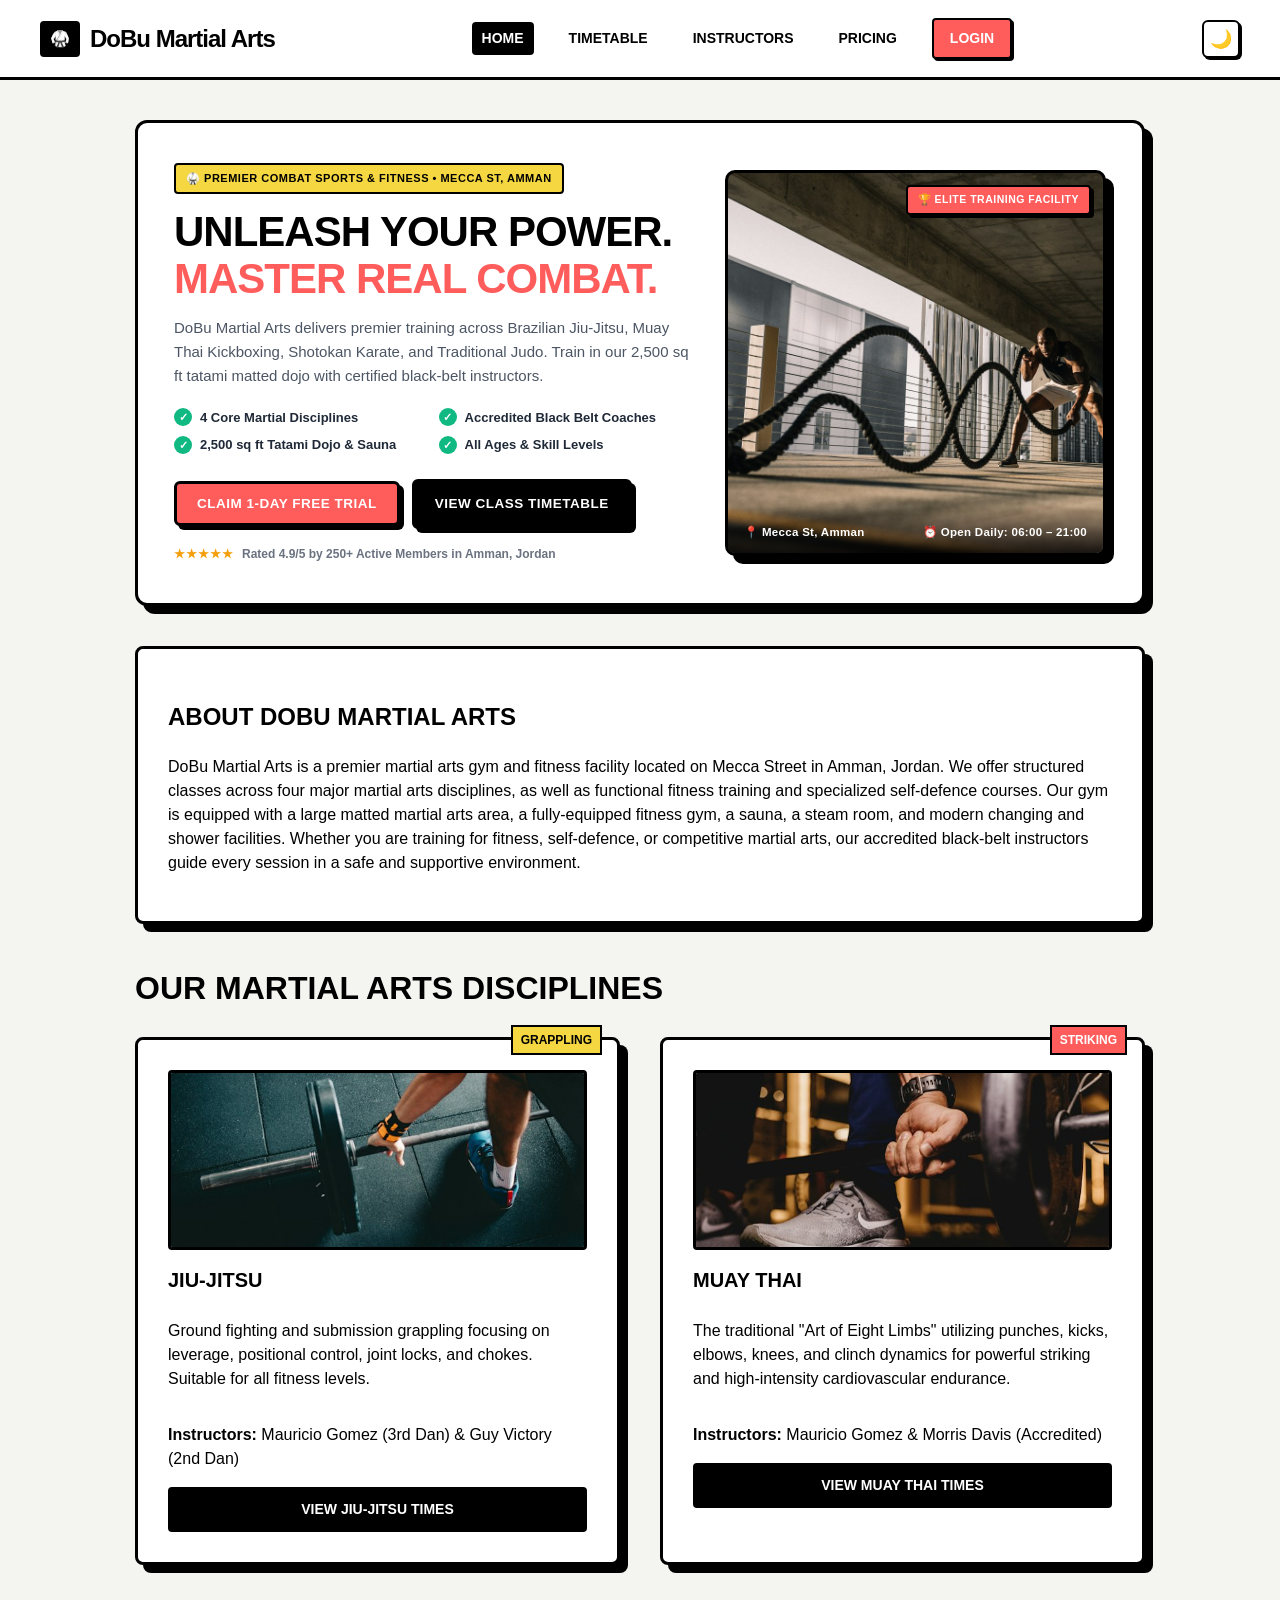
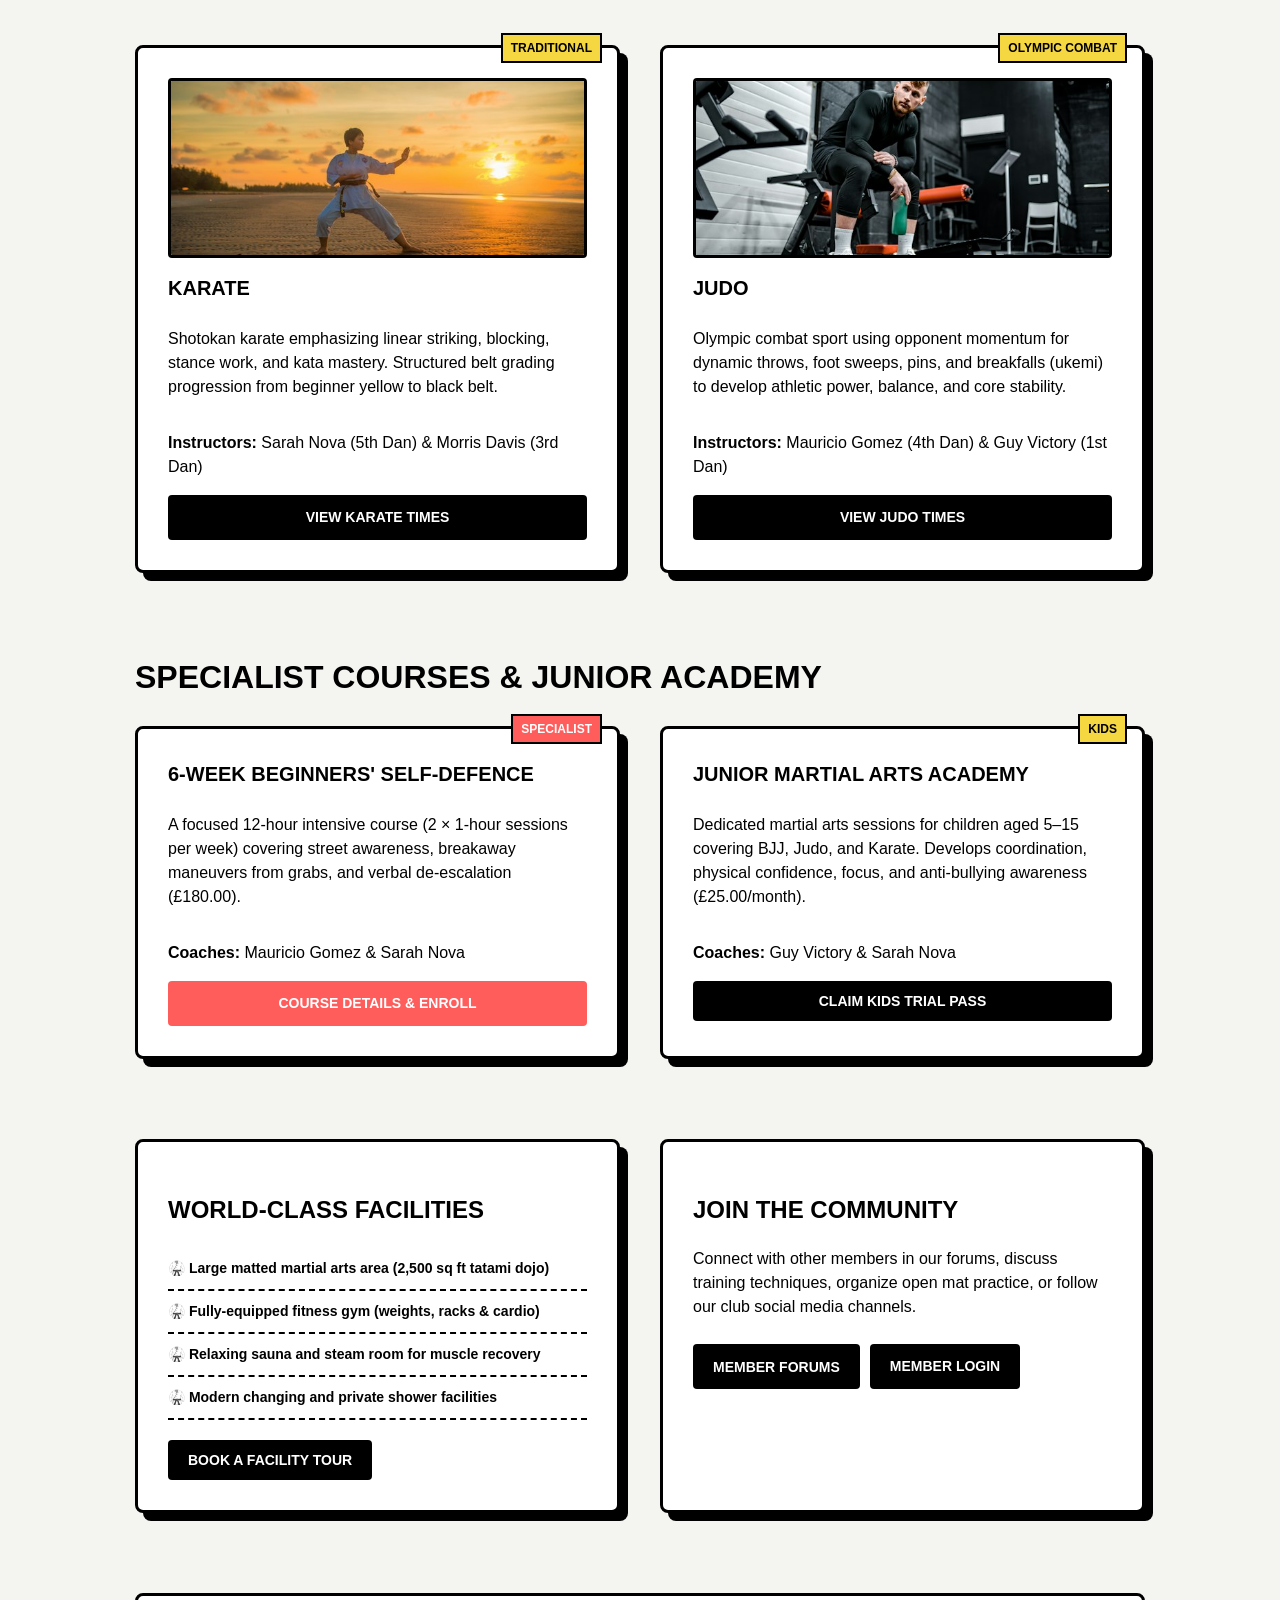
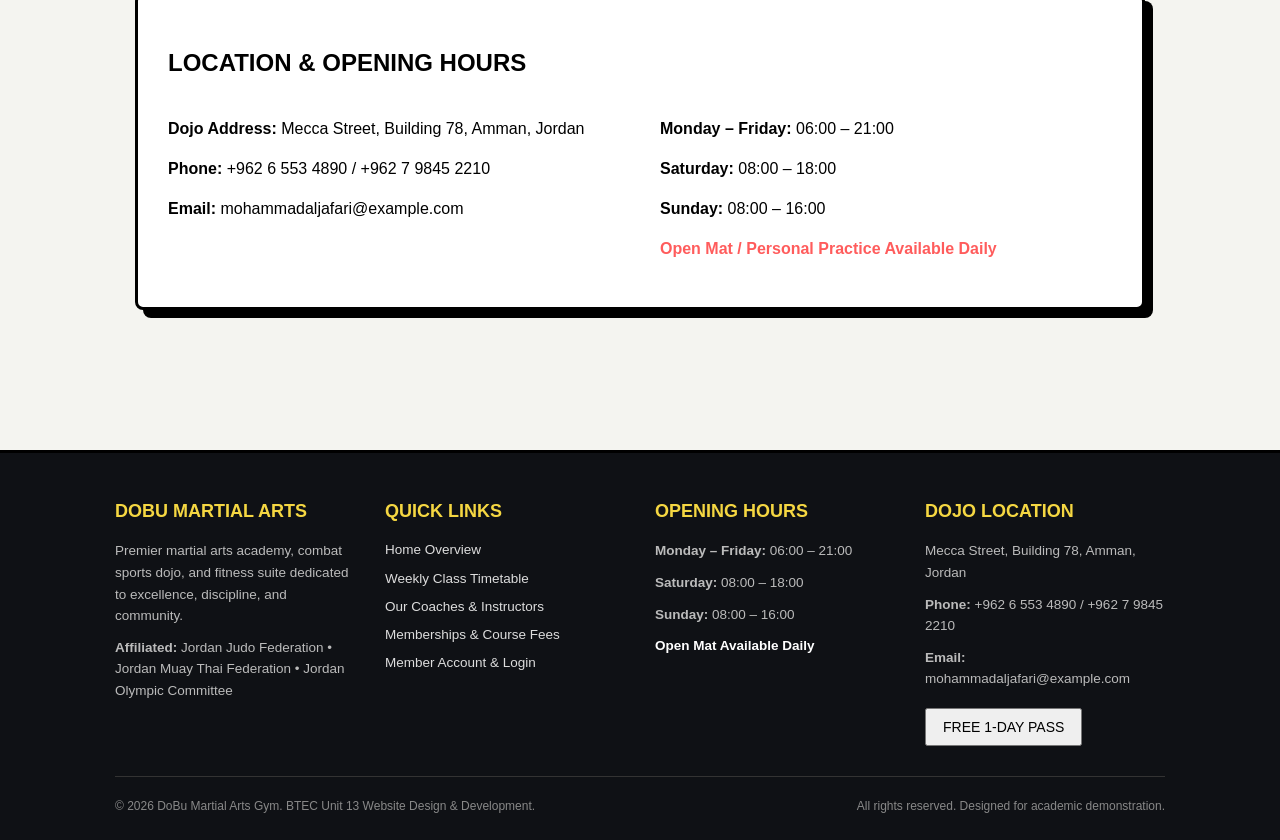
==== commit ce754347: "Redesign home hero section into modern athletic split showcase" ====
--- a/index.html
+++ b/index.html
@@ -23,16 +23,44 @@
     </header>
 
     <main>
-        <!-- HERO CARD (Direct from student coursework design) -->
-        <section class="hero-card">
-            <h2>WELCOME TO DOBU</h2>
-            <p>Your journey to fitness and self-defence starts here in Amman.</p>
-            <div class="hero-btn-row">
-                <button type="button" class="action-btn" style="background:#000; color:#fff;" data-action="trial">CLAIM 1-DAY FREE PASS</button>
-                <a href="timetable.html" class="action-btn" style="background:#fff; color:#000;">VIEW CLASS TIMETABLE</a>
-                <a href="pricing.html" class="action-btn" style="background:#000; color:#fff;">MEMBERSHIP PRICING</a>
-            </div>
-            <img src="images/hero.jpg" alt="DoBu Martial Arts Training Dojo" class="hero-img">
+        <!-- MODERN ATHLETIC HERO SECTION -->
+        <section class="home-hero-split">
+            <div class="hero-left-content">
+                <span class="hero-tag">🥋 PREMIER COMBAT SPORTS &amp; FITNESS &bull; MECCA ST, AMMAN</span>
+                <h1 class="hero-main-title">UNLEASH YOUR POWER.<br><span>MASTER REAL COMBAT.</span></h1>
+                <p class="hero-lead-text">
+                    DoBu Martial Arts delivers premier training across Brazilian Jiu-Jitsu, Muay Thai Kickboxing, Shotokan Karate, and Traditional Judo. Train in our 2,500 sq ft tatami matted dojo with certified black-belt instructors.
+                </p>
+                <ul class="hero-features-list">
+                    <li class="hero-feature-item"><span class="check-icon">&#10003;</span> 4 Core Martial Disciplines</li>
+                    <li class="hero-feature-item"><span class="check-icon">&#10003;</span> Accredited Black Belt Coaches</li>
+                    <li class="hero-feature-item"><span class="check-icon">&#10003;</span> 2,500 sq ft Tatami Dojo &amp; Sauna</li>
+                    <li class="hero-feature-item"><span class="check-icon">&#10003;</span> All Ages &amp; Skill Levels</li>
+                </ul>
+                <div class="hero-actions-row">
+                    <button type="button" class="btn-hero-red" data-action="trial">CLAIM 1-DAY FREE TRIAL</button>
+                    <a href="timetable.html" class="btn-hero-dark">VIEW CLASS TIMETABLE</a>
+                </div>
+                <div class="hero-social-proof">
+                    <span class="stars">&#9733;&#9733;&#9733;&#9733;&#9733;</span>
+                    <span>Rated 4.9/5 by 250+ Active Members in Amman, Jordan</span>
+                </div>
+            </div>
+
+            <div class="hero-right-visual">
+                <div class="hero-visual-card">
+                    <img src="images/hero.jpg" alt="DoBu Martial Arts Kickboxing and Combat Training">
+                    <div class="hero-floating-pill">
+                        <span>&#127942;</span> ELITE TRAINING FACILITY
+                    </div>
+                    <div class="hero-visual-overlay">
+                        <div class="hero-overlay-stats">
+                            <span>📍 Mecca St, Amman</span>
+                            <span>⏰ Open Daily: 06:00 &ndash; 21:00</span>
+                        </div>
+                    </div>
+                </div>
+            </div>
         </section>
 
         <!-- ABOUT DOBU MARTIAL ARTS (Vocational Scenario from BTEC Brief) -->
--- a/style.css
+++ b/style.css
@@ -141,18 +141,255 @@
     margin-bottom: 40px;
 }
 
-.hero-card {
-    background-color: var(--accent-red);
-    color: white;
-    text-align: center;
-    padding: 60px 20px;
-}
-
-.hero-card h2 { 
-    font-family: 'Arial Black', sans-serif; 
-    font-size: 48px; 
-    margin: 0 0 10px 0; 
-    letter-spacing: -1px; 
+/* Modern Athletic Split Hero Section */
+.home-hero-split {
+    display: grid;
+    grid-template-columns: 1.15fr 0.85fr;
+    gap: 36px;
+    align-items: center;
+    background: #ffffff;
+    border: var(--border-thick);
+    box-shadow: var(--shadow-hard);
+    border-radius: 12px;
+    padding: 40px 36px;
+    margin-bottom: 40px;
+    position: relative;
+}
+
+:root[data-theme="dark"] .home-hero-split {
+    background: #181c24;
+    border-color: #3b4252;
+    box-shadow: 8px 8px 0px #000000;
+}
+
+.hero-left-content {
+    display: flex;
+    flex-direction: column;
+    align-items: flex-start;
+}
+
+.hero-tag {
+    display: inline-flex;
+    align-items: center;
+    gap: 6px;
+    background: var(--accent-yellow);
+    color: #000000;
+    border: 2px solid #000000;
+    border-radius: 4px;
+    padding: 5px 10px;
+    font-size: 11px;
+    font-weight: 900;
+    letter-spacing: 0.5px;
+    text-transform: uppercase;
+    margin-bottom: 14px;
+}
+
+:root[data-theme="dark"] .hero-tag {
+    background: #f59e0b;
+    color: #000000;
+}
+
+.hero-main-title {
+    font-family: 'Arial Black', -apple-system, sans-serif;
+    font-size: 42px;
+    line-height: 1.12;
+    letter-spacing: -1px;
+    margin: 0 0 14px 0;
+    color: #000000;
+    text-transform: uppercase;
+}
+
+:root[data-theme="dark"] .hero-main-title {
+    color: #ffffff;
+}
+
+.hero-main-title span {
+    color: var(--accent-red);
+}
+
+.hero-lead-text {
+    font-size: 15px;
+    line-height: 1.6;
+    color: #4b5563;
+    margin: 0 0 20px 0;
+}
+
+:root[data-theme="dark"] .hero-lead-text {
+    color: #94a3b8;
+}
+
+.hero-features-list {
+    display: grid;
+    grid-template-columns: 1fr 1fr;
+    gap: 8px 14px;
+    margin: 0 0 24px 0;
+    list-style: none;
+    padding: 0;
+    width: 100%;
+}
+
+.hero-feature-item {
+    display: flex;
+    align-items: center;
+    gap: 8px;
+    font-size: 13px;
+    font-weight: 700;
+    color: #1f2937;
+}
+
+:root[data-theme="dark"] .hero-feature-item {
+    color: #e2e8f0;
+}
+
+.hero-feature-item .check-icon {
+    display: inline-flex;
+    align-items: center;
+    justify-content: center;
+    width: 18px;
+    height: 18px;
+    border-radius: 50%;
+    background: #10b981;
+    color: #ffffff;
+    font-size: 11px;
+    font-weight: 900;
+    flex-shrink: 0;
+}
+
+.hero-actions-row {
+    display: flex;
+    align-items: center;
+    gap: 12px;
+    flex-wrap: wrap;
+    margin-bottom: 16px;
+}
+
+.btn-hero-red {
+    background: var(--accent-red);
+    color: #ffffff !important;
+    border: var(--border-thick);
+    box-shadow: 4px 4px 0px #000000;
+    padding: 12px 20px;
+    font-weight: 900;
+    font-size: 13.5px;
+    letter-spacing: 0.5px;
+    text-transform: uppercase;
+    text-decoration: none;
+    border-radius: 6px;
+    cursor: pointer;
+    transition: transform 0.1s, box-shadow 0.1s;
+    font-family: inherit;
+}
+
+.btn-hero-red:hover {
+    transform: translate(-2px, -2px);
+    box-shadow: 6px 6px 0px #000000;
+}
+
+.btn-hero-dark {
+    background: #000000;
+    color: #ffffff !important;
+    border: var(--border-thick);
+    box-shadow: 4px 4px 0px #000000;
+    padding: 12px 20px;
+    font-weight: 900;
+    font-size: 13.5px;
+    letter-spacing: 0.5px;
+    text-transform: uppercase;
+    text-decoration: none;
+    border-radius: 6px;
+    cursor: pointer;
+    transition: transform 0.1s, box-shadow 0.1s;
+    font-family: inherit;
+}
+
+:root[data-theme="dark"] .btn-hero-dark {
+    background: #252b36;
+    border-color: #3b4252;
+}
+
+.btn-hero-dark:hover {
+    transform: translate(-2px, -2px);
+    box-shadow: 6px 6px 0px #000000;
+}
+
+.hero-social-proof {
+    display: flex;
+    align-items: center;
+    gap: 8px;
+    font-size: 12px;
+    color: #6b7280;
+    font-weight: 600;
+}
+
+:root[data-theme="dark"] .hero-social-proof {
+    color: #94a3b8;
+}
+
+.hero-social-proof .stars {
+    color: #f59e0b;
+    letter-spacing: 1px;
+}
+
+/* Right Visual Showcase */
+.hero-right-visual {
+    position: relative;
+    width: 100%;
+}
+
+.hero-visual-card {
+    background: #000000;
+    border: var(--border-thick);
+    box-shadow: 8px 8px 0px #000000;
+    border-radius: 10px;
+    overflow: hidden;
+    position: relative;
+}
+
+:root[data-theme="dark"] .hero-visual-card {
+    border-color: #3b4252;
+    box-shadow: 6px 6px 0px #000000;
+}
+
+.hero-visual-card img {
+    width: 100%;
+    height: 380px;
+    object-fit: cover;
+    display: block;
+}
+
+.hero-visual-overlay {
+    position: absolute;
+    bottom: 0;
+    left: 0;
+    right: 0;
+    background: linear-gradient(to top, rgba(0,0,0,0.85) 0%, rgba(0,0,0,0.3) 65%, transparent 100%);
+    padding: 18px 16px 12px 16px;
+    color: #ffffff;
+}
+
+.hero-overlay-stats {
+    display: flex;
+    justify-content: space-between;
+    align-items: center;
+    font-size: 11.5px;
+    font-weight: 700;
+    letter-spacing: 0.3px;
+}
+
+.hero-floating-pill {
+    position: absolute;
+    top: 12px;
+    right: 12px;
+    background: var(--accent-red);
+    color: #ffffff;
+    border: 2px solid #000000;
+    border-radius: 4px;
+    padding: 5px 10px;
+    font-size: 10.5px;
+    font-weight: 900;
+    letter-spacing: 0.5px;
+    box-shadow: 3px 3px 0px #000000;
+    text-transform: uppercase;
 }
 
 .grid-2 { display: grid; grid-template-columns: 1fr 1fr; gap: 40px; }
@@ -706,12 +943,13 @@
     .home-hero-split {
         grid-template-columns: 1fr;
         padding: 30px 20px;
+        gap: 24px;
     }
     .hero-main-title {
         font-size: 32px;
     }
-    .hero-right-visual img {
-        height: 250px;
+    .hero-visual-card img {
+        height: 260px;
     }
     .grid-2 {
         grid-template-columns: 1fr;
@@ -726,10 +964,13 @@
         font-size: 26px;
     }
     .hero-main-title {
-        font-size: 28px;
+        font-size: 26px;
     }
     .home-hero-split {
-        padding: 24px 16px;
+        padding: 22px 16px;
+    }
+    .hero-features-list {
+        grid-template-columns: 1fr;
     }
     .hero-actions-row {
         flex-direction: column;
@@ -738,6 +979,7 @@
     .btn-hero-red, .btn-hero-dark {
         text-align: center;
         justify-content: center;
+        width: 100%;
     }
     .grid-3, .grid-container {
         grid-template-columns: 1fr;
